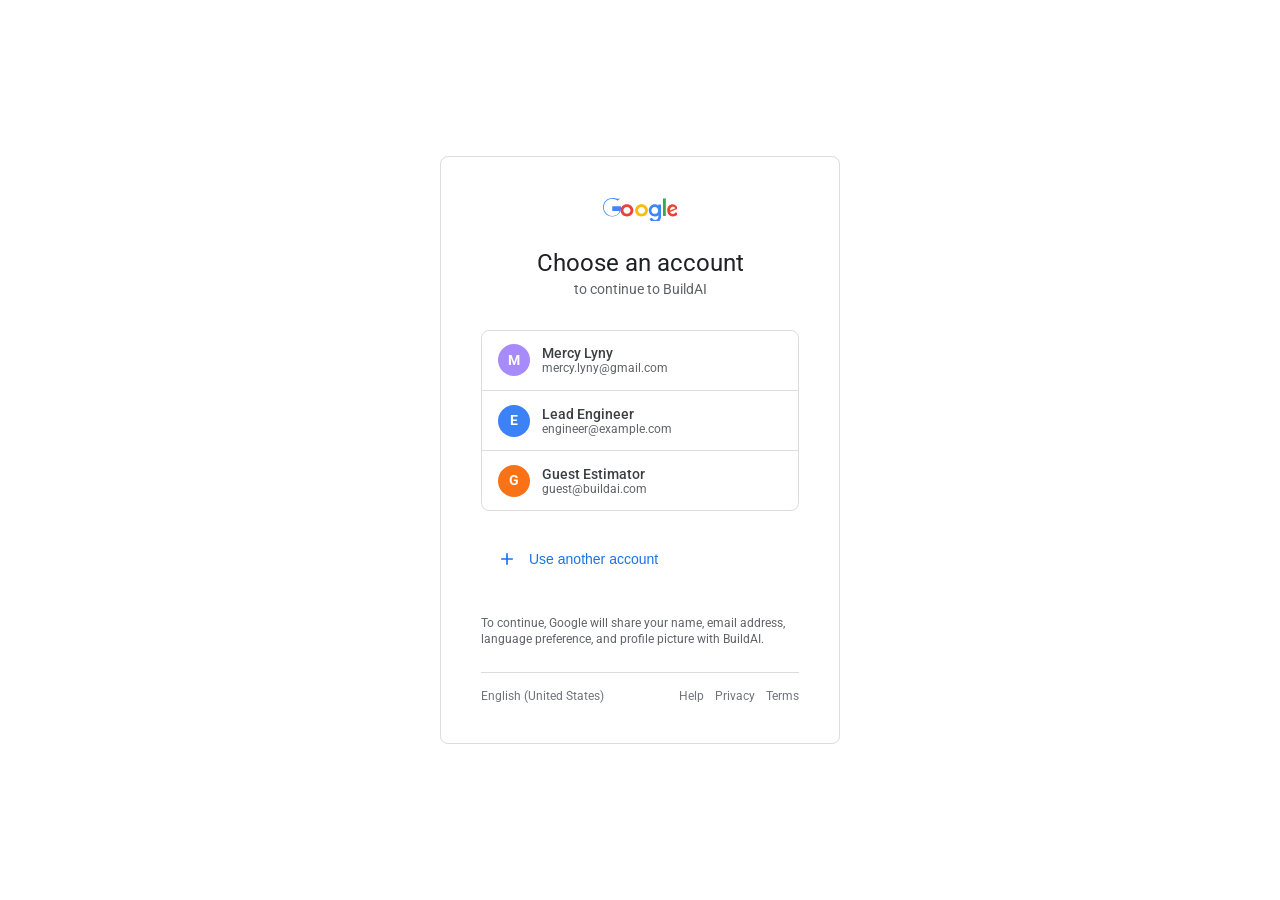
==== frontend/public/google-auth.html @ 30f5bc9c "Initial commit for hosting" ====
<!DOCTYPE html>
<html lang="en">
<head>
  <meta charset="UTF-8">
  <meta name="viewport" content="width=device-width, initial-scale=1.0">
  <title>Sign in - Google Accounts</title>
  <link href="https://fonts.googleapis.com/css2?family=Roboto:wght@400;500&display=swap" rel="stylesheet">
  <style>
    body {
      font-family: 'Roboto', Arial, sans-serif;
      background-color: #ffffff;
      color: #202124;
      margin: 0;
      padding: 0;
      display: flex;
      justify-content: center;
      align-items: center;
      min-height: 100vh;
      box-sizing: border-box;
    }
    .container {
      width: 100%;
      max-width: 400px;
      padding: 2.5rem;
      border: 1px solid #dadce0;
      border-radius: 8px;
      text-align: center;
      box-sizing: border-box;
    }
    h1 {
      font-size: 1.5rem;
      font-weight: 400;
      color: #202124;
      margin: 1rem 0 0.25rem 0;
    }
    .subtitle {
      font-size: 0.9rem;
      color: #5f6368;
      margin: 0 0 2rem 0;
    }
    .accounts-list {
      max-height: 220px;
      overflow-y: auto;
      margin-bottom: 1.5rem;
      border: 1px solid #dadce0;
      border-radius: 8px;
      text-align: left;
    }
    .account-item {
      display: flex;
      align-items: center;
      padding: 0.85rem 1rem;
      border-bottom: 1px solid #dadce0;
      cursor: pointer;
      transition: background-color 0.2s ease;
    }
    .account-item:last-child {
      border-bottom: none;
    }
    .account-item:hover {
      background-color: #f8f9fa;
    }
    .avatar {
      width: 32px;
      height: 32px;
      border-radius: 50%;
      color: #ffffff;
      display: flex;
      align-items: center;
      justify-content: center;
      font-weight: bold;
      font-size: 0.9rem;
      margin-right: 12px;
    }
    .details {
      flex: 1;
    }
    .name {
      font-size: 0.875rem;
      font-weight: 500;
      color: #3c4043;
    }
    .email {
      font-size: 0.75rem;
      color: #5f6368;
    }
    .use-another-btn {
      display: flex;
      align-items: center;
      width: 100%;
      padding: 0.85rem 1rem;
      background: none;
      border: none;
      cursor: pointer;
      font-size: 0.875rem;
      font-weight: 500;
      color: #1a73e8;
      transition: background-color 0.2s ease;
      border-radius: 4px;
      text-align: left;
    }
    .use-another-btn:hover {
      background-color: #f8f9fa;
    }
    .use-another-btn svg {
      margin-right: 12px;
    }
    .form-container {
      margin: 1rem 0;
      padding: 1rem;
      border: 1px dashed #dadce0;
      border-radius: 8px;
      background: #f8f9fa;
      text-align: left;
    }
    .input-field {
      width: 100%;
      padding: 8px 12px;
      border: 1px solid #dadce0;
      border-radius: 4px;
      font-size: 0.85rem;
      margin-bottom: 10px;
      box-sizing: border-box;
      color: #333;
    }
    .input-field:last-of-type {
      margin-bottom: 12px;
    }
    .btn-group {
      display: flex;
      gap: 8px;
      justify-content: flex-end;
    }
    .btn {
      padding: 6px 12px;
      border: none;
      border-radius: 4px;
      font-size: 0.8rem;
      cursor: pointer;
    }
    .btn-cancel {
      background: #e0e0e0;
      color: #333;
    }
    .btn-submit {
      background: #1a73e8;
      color: #fff;
    }
    .notice {
      font-size: 0.75rem;
      color: #5f6368;
      margin-top: 2rem;
      text-align: left;
      line-height: 1.4;
    }
    .footer {
      display: flex;
      justify-content: space-between;
      font-size: 0.75rem;
      color: #70757a;
      margin-top: 1.5rem;
      border-top: 1px solid #dadce0;
      padding-top: 1rem;
    }
    .footer-links span {
      margin-left: 8px;
      cursor: pointer;
    }
  </style>
</head>
<body>
  <div class="container">
    <!-- Google Logo SVG -->
    <svg width="74" height="24" viewBox="0 0 74 24" style="margin-bottom: 8px;">
      <path fill="#4285F4" d="M9.24 11.23v2.85h7.27c-.29 1.64-1.9 4.82-7.27 4.82-4.64 0-8.43-3.84-8.43-8.58s3.79-8.58 8.43-8.58c2.64 0 4.41 1.09 5.42 2.06l2.27-2.18C15.42 2.19 12.62 1 9.24 1 4.14 1 0 5.14 0 10.25s4.14 9.25 9.24 9.25c5.32 0 8.86-3.74 8.86-9.02 0-.61-.06-1.07-.15-1.25H9.24z"/>
      <path fill="#EA4335" d="M23.95 7.15c-3.56 0-6.39 2.62-6.39 6.22s2.83 6.22 6.39 6.22c3.56 0 6.39-2.62 6.39-6.22s-2.83-6.22-6.39-6.22zm0 9.7c-1.96 0-3.58-1.57-3.58-3.48s1.62-3.48 3.58-3.48 3.58 1.57 3.58 3.48-1.62 3.48-3.58 3.48z"/>
      <path fill="#FBBC05" d="M38.54 7.15c-3.56 0-6.39 2.62-6.39 6.22s2.83 6.22 6.39 6.22c3.56 0 6.39-2.62 6.39-6.22s-2.83-6.22-6.39-6.22zm0 9.7c-1.96 0-3.58-1.57-3.58-3.48s1.62-3.48 3.58-3.48 3.58 1.57 3.58 3.48-1.62 3.48-3.58 3.48z"/>
      <path fill="#4285F4" d="M51.97 7.15c-3.41 0-6.22 2.68-6.22 6.22s2.78 6.16 6.16 6.16c1.61 0 2.82-.67 3.48-1.39v1.18c0 2.37-1.27 3.64-3.3 3.64-1.67 0-2.7-1.2-3.08-2.22l-2.48 1.03c.73 1.73 2.6 3.93 5.56 3.93 3.23 0 5.96-1.9 5.96-6.42V7.45h-2.79v1.12c-.65-.73-1.83-1.42-3.29-1.42zm-.16 9.7c-1.93 0-3.42-1.57-3.42-3.45s1.49-3.48 3.42-3.48c1.9 0 3.39 1.57 3.39 3.48s-1.49 3.45-3.39 3.45z"/>
      <path fill="#34A853" d="M59.98 1.48h2.82v17.5h-2.82V1.48z"/>
      <path fill="#EA4335" d="M69.66 7.15c-3.1 0-5.46 2.37-5.46 6.09 0 3.84 2.45 6.22 5.86 6.22 2.76 0 4.31-1.67 5-2.7l-2.3-1.52c-.76 1.12-1.79 1.64-2.7 1.64-1.58 0-2.54-.79-3.03-1.91l7.86-3.25-.27-.67c-.52-1.39-2.09-3.9-5.16-3.9zm.12 2.67c1.24 0 2.27.64 2.6 1.48l-5.43 2.24c0-2.21 1.58-3.72 2.83-3.72z"/>
    </svg>

    <h1>Choose an account</h1>
    <div class="subtitle">to continue to BuildAI</div>

    <!-- Accounts List -->
    <div class="accounts-list" id="accounts-list">
      <!-- Generated via JS -->
    </div>

    <!-- Use another account section -->
    <div id="use-another-section">
      <button type="button" class="use-another-btn" id="use-another-btn">
        <svg width="20" height="20" fill="currentColor" viewBox="0 0 24 24">
          <path d="M19 13h-6v6h-2v-6H5v-2h6V5h2v6h6v2z"/>
        </svg>
        <span>Use another account</span>
      </button>
    </div>

    <div id="new-account-form-container" style="display: none;">
      <form id="new-account-form" class="form-container">
        <input type="text" id="new-name" class="input-field" placeholder="Full Name" required />
        <input type="email" id="new-email" class="input-field" placeholder="Email address" required />
        <div class="btn-group">
          <button type="button" class="btn btn-cancel" id="btn-cancel">Cancel</button>
          <button type="submit" class="btn btn-submit">Next</button>
        </div>
      </form>
    </div>

    <div class="notice">
      To continue, Google will share your name, email address, language preference, and profile picture with BuildAI.
    </div>

    <div class="footer">
      <span>English (United States)</span>
      <div class="footer-links">
        <span>Help</span>
        <span>Privacy</span>
        <span>Terms</span>
      </div>
    </div>
  </div>

  <script>
    let googleAccounts = [
      { name: 'Mercy Lyny', email: 'mercy.lyny@gmail.com', avatarColor: '#a78bfa', avatarChar: 'M' },
      { name: 'Lead Engineer', email: 'engineer@example.com', avatarColor: '#3b82f6', avatarChar: 'E' },
      { name: 'Guest Estimator', email: 'guest@buildai.com', avatarColor: '#f97316', avatarChar: 'G' }
    ];

    const accountsListDiv = document.getElementById('accounts-list');
    const useAnotherBtn = document.getElementById('use-another-btn');
    const newAccountFormContainer = document.getElementById('new-account-form-container');
    const useAnotherSection = document.getElementById('use-another-section');
    const btnCancel = document.getElementById('btn-cancel');
    const newAccountForm = document.getElementById('new-account-form');

    function selectAccount(account) {
      if (window.opener) {
        window.opener.postMessage({
          type: 'GOOGLE_SIGN_IN_SUCCESS',
          account: {
            name: account.name,
            email: account.email
          }
        }, window.location.origin);
        window.close();
      } else {
        alert('This window was not opened by BuildAI.');
      }
    }

    function renderAccounts() {
      accountsListDiv.innerHTML = '';
      googleAccounts.forEach((acc) => {
        const item = document.createElement('div');
        item.className = 'account-item';
        item.innerHTML = `
          <div class="avatar" style="background-color: ${acc.avatarColor}">${acc.avatarChar}</div>
          <div class="details">
            <div class="name">${acc.name}</div>
            <div class="email">${acc.email}</div>
          </div>
        `;
        item.addEventListener('click', () => selectAccount(acc));
        accountsListDiv.appendChild(item);
      });
    }

    useAnotherBtn.addEventListener('click', () => {
      useAnotherSection.style.display = 'none';
      newAccountFormContainer.style.display = 'block';
    });

    btnCancel.addEventListener('click', () => {
      newAccountFormContainer.style.display = 'none';
      useAnotherSection.style.display = 'block';
    });

    newAccountForm.addEventListener('submit', (e) => {
      e.preventDefault();
      const name = document.getElementById('new-name').value;
      const email = document.getElementById('new-email').value;

      const newAccount = {
        name,
        email,
        avatarColor: '#10b981',
        avatarChar: name.charAt(0).toUpperCase()
      };

      selectAccount(newAccount);
    });

    renderAccounts();
  </script>
</body>
</html>
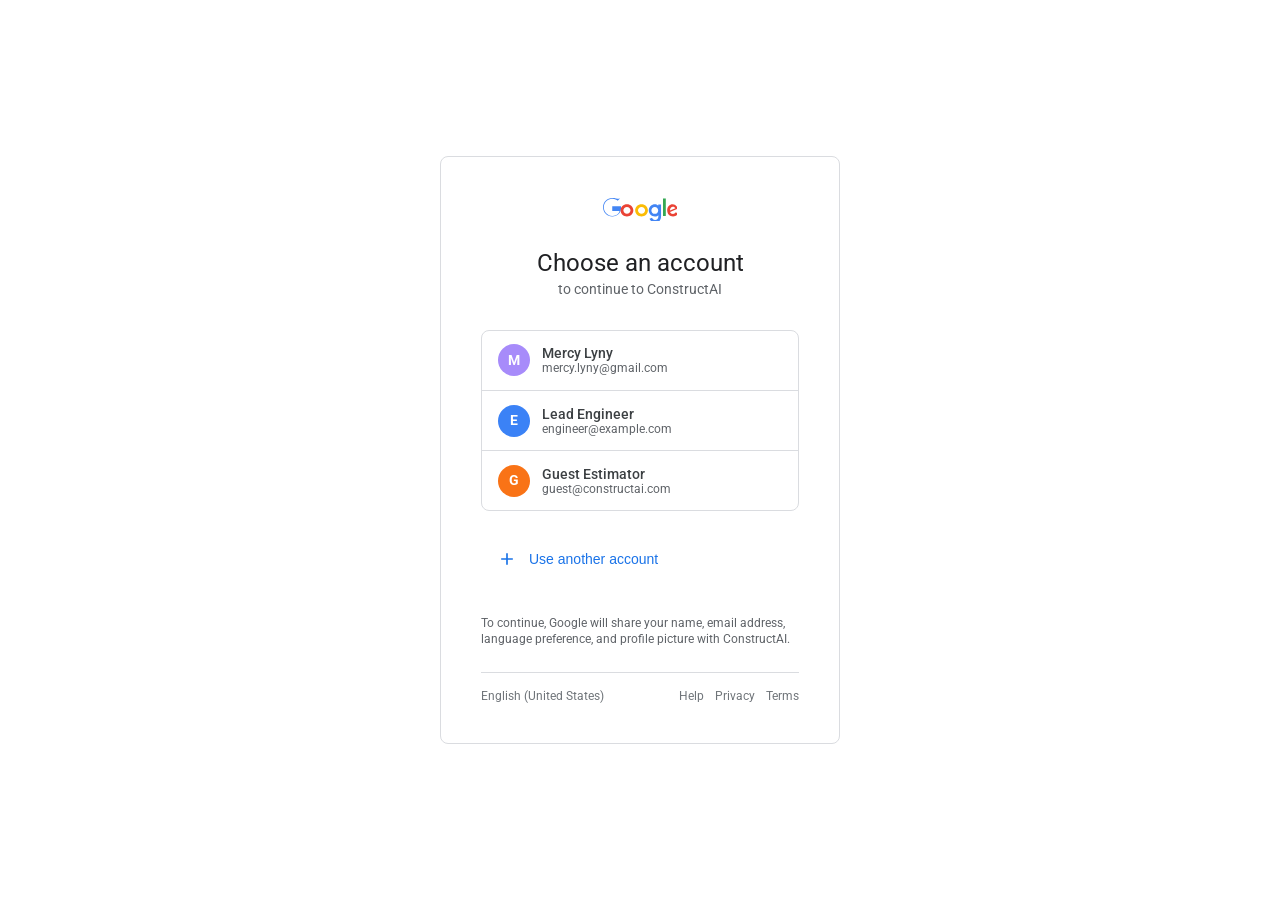
==== commit 3a9fb780: "rebrand:; rename project to ConstructAI" ====
--- a/frontend/public/google-auth.html
+++ b/frontend/public/google-auth.html
@@ -181,7 +181,7 @@
     </svg>
 
     <h1>Choose an account</h1>
-    <div class="subtitle">to continue to BuildAI</div>
+    <div class="subtitle">to continue to ConstructAI</div>
 
     <!-- Accounts List -->
     <div class="accounts-list" id="accounts-list">
@@ -210,7 +210,7 @@
     </div>
 
     <div class="notice">
-      To continue, Google will share your name, email address, language preference, and profile picture with BuildAI.
+      To continue, Google will share your name, email address, language preference, and profile picture with ConstructAI.
     </div>
 
     <div class="footer">
@@ -227,7 +227,7 @@
     let googleAccounts = [
       { name: 'Mercy Lyny', email: 'mercy.lyny@gmail.com', avatarColor: '#a78bfa', avatarChar: 'M' },
       { name: 'Lead Engineer', email: 'engineer@example.com', avatarColor: '#3b82f6', avatarChar: 'E' },
-      { name: 'Guest Estimator', email: 'guest@buildai.com', avatarColor: '#f97316', avatarChar: 'G' }
+      { name: 'Guest Estimator', email: 'guest@constructai.com', avatarColor: '#f97316', avatarChar: 'G' }
     ];
 
     const accountsListDiv = document.getElementById('accounts-list');
@@ -248,7 +248,7 @@
         }, window.location.origin);
         window.close();
       } else {
-        alert('This window was not opened by BuildAI.');
+        alert('This window was not opened by ConstructAI.');
       }
     }
 
